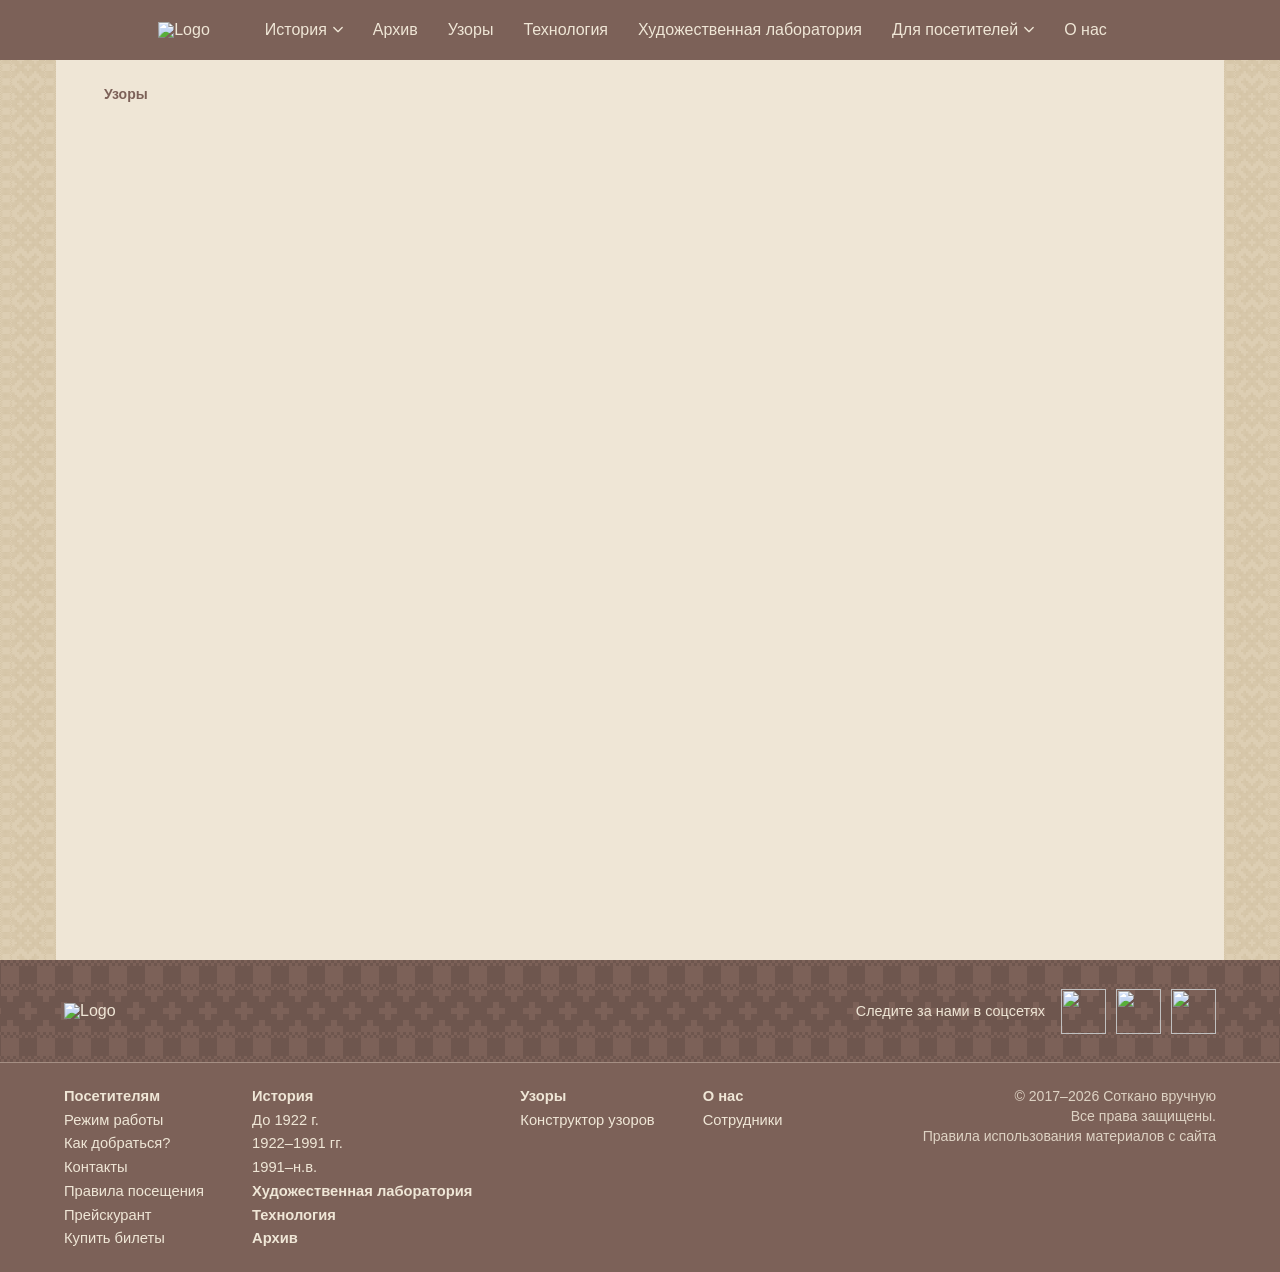
==== patterns.html @ 4513542c "Add responsive navigation and breadcrumb functionality - Implement mobile-friendly burger menu with " ====
<!DOCTYPE html>
<html lang="ru">
<head>
    <meta charset="UTF-8">
    <meta name="viewport" content="width=device-width, initial-scale=1.0">
    <title>Виртуальный музей Череповецкого узорного ткачества</title>
    <link rel="icon" href="./icons/Logo.svg">
    <link rel="stylesheet" href="./styles.css">
</head>
<body>
    <header class="header">
        <nav class="header-menu">
            <a href="/" class="header-logo">
                <img
                    src="./images/Logo.svg"
                    alt="Logo"
                    class="header-logo-image"
                    width="168"
                    height="60"
                >
            </a>

            <button class="burger" id="burgerBtn" type="button" aria-expanded="false" aria-controls="headerMenuList" aria-label="Открыть меню">
                <span></span><span></span><span></span>
            </button>

            <ul class="header-menu-list" id="headerMenuList">
                <li class="header-menu-item has-dropdown">
                    <a href="history.html" class="header-menu-link" aria-haspopup="true" aria-expanded="false" aria-controls="dd-history">
                        История
                        <svg class="chev" aria-hidden="true" viewBox="0 0 12 8" fill="none"><path d="M1 1l5 5 5-5" stroke="currentColor" stroke-width="1.6" stroke-linecap="round" stroke-linejoin="round"/></svg>
                    </a>
                    <ul class="drop-down-menu" id="dd-history">
                        <li><a href="#" class="header-menu-link">До 1992 г.</a></li>
                        <li><a href="#" class="header-menu-link">1922-1991 гг.</a></li>
                        <li><a href="#" class="header-menu-link">1922- н.в.</a></li>
                    </ul>
                </li>
                <li class="header-menu-item">
                    <a href="archive.html" class="header-menu-link">Архив</a>
                </li>
                <li class="header-menu-item">
                    <a href="patterns.html" class="header-menu-link">Узоры</a>
                </li>
                <li class="header-menu-item">
                    <a href="technology.html" class="header-menu-link">Технология</a>
                </li>
                <li class="header-menu-item">
                    <a href="art_laboratory.html" class="header-menu-link">Художественная лаборатория</a>
                </li>
                <li class="header-menu-item has-dropdown">
                    <a href="for_visitors.html" class="header-menu-link" aria-haspopup="true" aria-expanded="false" aria-controls="dd-visitors">
                        Для посетителей
                        <svg class="chev" aria-hidden="true" viewBox="0 0 12 8" fill="none"><path d="M1 1l5 5 5-5" stroke="currentColor" stroke-width="1.6" stroke-linecap="round" stroke-linejoin="round"/></svg>
                    </a>
                    <ul class="drop-down-menu" id="dd-visitors">
                        <li><a href="#" class="header-menu-link">Режим работы</a></li>
                        <li><a href="#" class="header-menu-link">Как добраться?</a></li>
                        <li><a href="#" class="header-menu-link">Контакты</a></li>
                        <li><a href="#" class="header-menu-link">Правила посещения</a></li>
                        <li><a href="#" class="header-menu-link">Прейскурант</a></li>
                        <li><a href="#" class="header-menu-link">Купить билеты</a></li>
                    </ul>
                </li>
                <li class="header-menu-item">
                    <a href="about_us.html" class="header-menu-link">О нас</a>
                </li>
            </ul>
        </nav>
    </header>

    <div class="nav-overlay" id="navOverlay"></div>

    <main>
        <div class="content_box">
            <div class="content_box">
    <nav class="breadcrumbs" id="breadcrumbs"
         aria-label="Хлебные крошки">
    </nav>

    <!-- Остальное содержимое страницы -->
</div>
        </div>
    </main>

    <footer class="footer">
        <div class="footer-inner">
            <a href="/" class="header-logo">
            <img
                src="./images/Logo.svg"
                alt="Logo"
                width="168"
                height="60"
                loading="lazy"
            >
            </a>
            <div class="social_media">
                <span>Следите за нами в соцсетях</span>
                <a href="https://t.me/sotkano35" class="social-icon" target="_blank" aria-label="Telegram">
                <img
                    src="./icons/TG.svg"
                    alt=""
                    width="45"
                    height="45"
                    loading="lazy"
                >
                </a>
                <a href="https://vk.com/so_tkano" class="social-icon" target="_blank" aria-label="ВКонтакте">
                <img
                    src="./icons/VK.svg"
                    alt=""
                    width="45"
                    height="45"
                    loading="lazy"
                >
                </a>
                <a href="https://web.max.ru/join/ZP-BqmWJRjoI35gHtNaMyyftVI4tb3S01Lz1C1qqefo" class="social-icon" target="_blank" aria-label="Max">
                <img
                    src="./icons/Max.svg"
                    alt=""
                    width="45"
                    height="45"
                    loading="lazy"
                >
                </a>
            </div>
        </div>
        <div class="footer-line"></div>
        <div class="footer-main">
            <div class="footer-links">
                <div class="footer-main-column">
                        <a href="for_visitors.html" class="footer-title">Посетителям</a>
                        <a href="#">Режим работы</a>
                        <a href="#">Как добраться?</a>
                        <a href="#">Контакты</a>
                        <a href="#">Правила посещения</a>
                        <a href="#">Прейскурант</a>
                        <a href="#">Купить билеты</a>
                </div>
                <div class="footer-main-column split-column">
                    <div class="footer-main-column-history-row">
                        <a href="history.html" class="footer-title">История</a>
                        <a href="#">До 1922 г.</a>
                        <a href="#">1922–1991 гг.</a>
                        <a href="#">1991–н.в.</a>
                    </div>
                    <div class="footer-main-column-other-row">
                        <a href="art_laboratory.html" class="footer-title">Художественная лаборатория</a>
                        <a href="technology.html" class="footer-title">Технология</a>
                        <a href="archive.html" class="footer-title">Архив</a>
                    </div>
                </div>
                <div class="footer-main-column">
                    <a href="patterns.html" class="footer-title">Узоры</a>
                    <a href="#">Конструктор узоров</a>
                </div>
                <div class="footer-main-column">
                    <a href="about_us.html" class="footer-title">О нас</a>
                    <a href="#">Сотрудники</a>
                </div>
            </div>

            <div class="footer-legal">
                <p>© 2017–2026 Соткано вручную</p>
                <p>Все права защищены.</p>
                <a href="#">Правила использования материалов с сайта</a>
            </div>
        </div>
    </footer>

    <script src="./script.js" defer></script>
</body>
</html>
---- styles.css ----
@font-face{
    font-family: 'Montserrat';
    src: url('./fonts/Montserrat-Regular.woff2') format('woff2');
    font-weight: normal;
    font-style: normal;
    font-display: swap;
}

@font-face {
    font-family: 'BonaNova';
    src: url('./fonts/BonaNova-Regular.woff2') format('woff2');
    font-weight: normal;
    font-style: normal;
    font-display: swap;
}

@font-face {
    font-family: 'Inter';
    src: url('./fonts/Inter18pt-Regular.woff2') format('woff2');
    font-weight: normal;
    font-style: normal;
    font-display: swap;
}

html, body, div, span, applet, object, iframe,
h1, h2, h3, h4, h5, h6, p, blockquote, pre,
a, abbr, acronym, address, big, cite, code,
del, dfn, em, img, ins, kbd, q, s, samp,
small, strike, strong, sub, sup, tt, var,
b, u, i, center,
dl, dt, dd, ol, ul, li,
fieldset, form, label, legend,
table, caption, tbody, tfoot, thead, tr, th, td,
article, aside, canvas, details, embed, 
figure, figcaption, footer, header, hgroup, 
menu, nav, output, ruby, section, summary,
time, mark, audio, video {
	margin: 0;
	padding: 0;
	border: 0;
	font-size: 100%;
	font: inherit;
	vertical-align: baseline;
}
/* HTML5 display-role reset for older browsers */
article, aside, details, figcaption, figure, 
footer, header, hgroup, menu, nav, section {
	display: block;
}
body {
	line-height: 1;
}
ol, ul {
	list-style: none;
}
blockquote, q {
	quotes: none;
}
blockquote:before, blockquote:after,
q:before, q:after {
	content: '';
	content: none;
}
table {
	border-collapse: collapse;
	border-spacing: 0;
}

/* добавлено: без этого padding у бургера/кнопок будет увеличивать их реальный размер */
*, *::before, *::after {
    box-sizing: border-box;
}

body{
    background-color: #DDCEB3;
    background-image: url('./images/safespace.png');
    font-family: 'Inter', -apple-system, "Segoe UI", sans-serif;
}

a{
    color: #EFE6D6;
    text-decoration: none;
    transition-duration: .3s;
}

a:hover{
    color: #DDCEB3;
}

/* ===== Хедер ===== */

.header-menu{
    background-color: #7C6158;
    display: flex;
    justify-content: center;
    align-items: center;
    gap: 40px;
    height: 60px;
    padding: 0 24px;
    position: relative;
}

.header-menu-list{
    display: flex;
    flex-wrap: nowrap;
    align-items: center;
}

.header-menu-item{
    position: relative;
    flex-shrink: 0;
}

.header-menu-link{
    display: flex;
    align-items: center;
    gap: 6px;
    white-space: nowrap;
    transition: .3s;
    padding: 15px;
}

.header-menu-link .chev{
    width: 10px;
    height: 10px;
    flex-shrink: 0;
    transition: transform .2s ease;
}

.header-menu-item.is-open > .header-menu-link .chev{
    transform: rotate(180deg);
}

@media (min-width: 881px){
    .header-menu-item:hover > .header-menu-link .chev,
    .header-menu-item:focus-within > .header-menu-link .chev{
        transform: rotate(180deg);
    }
}

.header-menu-link.is-current{
    text-decoration: underline;
}

/* .is-open работает всегда (JS, клик по названию). :hover/:focus-within — только на десктопе:
   на мобильном фокус остаётся на ссылке после тапа и мешал бы списку закрываться вторым кликом */
.header-menu-item.is-open > .drop-down-menu{
    display: block;
}

@media (min-width: 881px){
    .header-menu-item:hover > .drop-down-menu,
    .header-menu-item:focus-within > .drop-down-menu{
        display: block;
    }
}

.drop-down-menu .header-menu-link:hover{
    background-color: #78584e;
}

.drop-down-menu{
    position: absolute;
    top: 100%;
    left: 0;
    min-width: 120px;
    background-color: #7C6158;
    display: none;
    padding-top: 6px;
    /* выше блока контента и боковых панелей, чтобы список не уходил под них */
    z-index: 40;
}

.drop-down-menu .header-menu-link{
    padding: 8px 14px;
}

/* Бургер-кнопка — на десктопе скрыта, появляется в медиа-запросе ниже */
.burger{
    display: none;
    width: 40px;
    height: 40px;
    padding: 0;
    border: none;
    background: transparent;
    cursor: pointer;
    flex-direction: column;
    align-items: center;
    justify-content: center;
    gap: 5px;
    flex-shrink: 0;
    position: relative;
    z-index: 55; /* выше панели (50) и подложки (45) — иначе после центрирования кнопка оказывается под выезжающим меню и по ней нельзя кликнуть */
}
.burger span{
    width: 22px;
    height: 2px;
    background-color: #EFE6D6;
    transition: transform .25s ease, opacity .2s ease;
}
.burger.is-open span:nth-child(1){ transform: translateY(7px) rotate(45deg); }
.burger.is-open span:nth-child(2){ opacity: 0; }
.burger.is-open span:nth-child(3){ transform: translateY(-7px) rotate(-45deg); }

/* Затемнение фона под выезжающей мобильной панелью */
.nav-overlay{
    display: none;
    position: fixed;
    inset: 0;
    background-color: rgba(0,0,0,0.4);
    opacity: 0;
    pointer-events: none;
    transition: opacity .25s ease;
    z-index: 45;
}
.nav-overlay.is-open{
    opacity: 1;
    pointer-events: auto;
}

.burger:focus-visible,
.header-menu-link:focus-visible{
    outline: 2px solid #EFE6D6;
    outline-offset: 2px;
}

/* ===== Мобильная версия хедера ===== */
@media (max-width: 880px){
    .burger{
        display: flex;
    }

    .header-menu-list{
        position: fixed;
        top: 0;
        right: 0;
        height: 100vh;
        width: min(86vw, 320px);
        flex-direction: column;
        align-items: stretch;
        background-color: #7C6158;
        padding: 80px 20px 24px;
        overflow-y: auto;
        transform: translateX(100%);
        transition: transform .3s ease;
        z-index: 50;
    }

    .header-menu-list.is-open{
        transform: translateX(0);
    }

    .header-menu-item{
        width: 100%;
        border-bottom: 1px solid rgba(239, 230, 214, 0.15);
    }

    /* на мобильном подменю раскрывается ниже ссылки, а не всплывает поверх */
    .drop-down-menu{
        position: static;
        width: 100%;
        padding-top: 0;
        padding-left: 12px;
        min-width: 0;
    }

    .nav-overlay{
        display: block;
    }
}

@media (prefers-reduced-motion: reduce){
    .burger span,
    .header-menu-list,
    .header-menu-link .chev,
    .nav-overlay{
        transition: none !important;
    }
}

/* ===== Контент и футер (без изменения дизайна, только чтобы не было горизонтального скролла) ===== */

.content_box{
    background-color: #EFE6D6;
    background-image: url('./images/content_box.png');
    background-repeat: no-repeat;
    background-size: cover;
    margin: 0 auto;
    width: 100%;
    max-width: 1200px;
    min-height: 100vh;
    padding: 0 24px;
}

.footer{
    /* высота полосы-орнамента: кратна 34 (1 клетка = 3px при 102px, 5px при 170px),
       иначе клетки получатся неровными */
    --ornament-h: 102px;

    color: #EFE6D6;
    background-color: #7C6158;
    /* орнамент из Figma повторяется по всей верхней грани футера */
    background-image: url('./images/footer-pattern.svg');
    background-repeat: repeat-x;
    background-position: center top;
    background-size: auto var(--ornament-h);
    display: flex;
    flex-direction: column;
    align-items: center;
    padding: 0 0 26px;
}

/* верхняя строка (лого + соцсети) ровно по высоте полосы — орнамент у неё «за спиной» */
.footer-inner{
    display: flex;
    align-items: center;
    flex-wrap: wrap;
    gap: 16px;
    min-height: var(--ornament-h);
    padding: 0 24px;
    width: 100%;
    max-width: 1200px;
    justify-content: space-between;
}

.social_media{
    display: flex;
    align-items: center;
    gap: 10px;
    font-size: 0.9rem;
}

.social_media span{
    margin-right: 6px;
    white-space: nowrap;
}

/* иконки соцсетей — отдельный класс, а не header-logo: это другой по смыслу элемент.
   без обёртки-кружка — используются готовые лого как есть, в исходном размере */
.social-icon{
    display: flex;
    align-items: center;
    justify-content: center;
    flex-shrink: 0;
    transition: opacity .2s ease;
}
.social-icon img{
    width: 45px;
    height: 45px;
}
.social-icon:hover{
    opacity: 0.8;
}

.footer-line{
    width: 100%;
    height: 1px;
    background-color: rgba(239, 230, 214, 0.35);
    margin: 0 auto;
}

.footer-main{
    display: flex;
    flex-wrap: wrap;
    justify-content: space-between;
    align-items: flex-start;
    gap: 32px;
    width: 100%;
    max-width: 1200px;
    padding: 26px 24px 0;
}

.footer-links{
    display: flex;
    flex-wrap: wrap;
    gap: 48px;
}

.footer-main-column{
    display: flex;
    flex-direction: column;
    align-items: flex-start;
    gap: 9px;
    min-width: 130px;
}

.footer-main-column a{
    font-size: 0.92rem;
}

/* жирные пункты-заголовки колонок (Посетителям, История, Узоры, О нас,
   а также Художественная лаборатория / Технология / Архив без своих подпунктов) */
.footer-title{
    font-weight: 700;
}

.split-column{
    gap: 9px; /* отступ между блоком «История» и «Художественная лаборатория» — как между остальными пунктами */
}

.footer-main-column-history-row,
.footer-main-column-other-row{
    display: flex;
    flex-direction: column;
    gap: 9px;
}

.footer-legal{
    display: flex;
    flex-direction: column;
    align-items: flex-end;
    text-align: right;
    gap: 6px;
    margin-left: auto;
    font-size: 0.88rem;
    opacity: 0.85;
    white-space: nowrap;
}

.footer-legal p{
    margin: 0;
}

@media (max-width: 880px){
    .footer-main{
        flex-direction: column;
        gap: 28px;
    }

    .footer-legal{
        align-items: flex-start;
        text-align: left;
        margin-left: 0;
        white-space: normal;
    }
}

/* на узких экранах лого и соцсети не помещаются в одну строку — встают друг под другом,
   а полоса орнамента становится выше (клетка 5px), чтобы обе строки лежали на ней */
@media (max-width: 640px){
    .footer{
        --ornament-h: 170px;
    }

    .footer-inner{
        flex-direction: column;
        justify-content: center;
        gap: 8px;
    }

    .social_media{
        flex-wrap: wrap;
        justify-content: center;
        row-gap: 6px;
    }

    .social_media span{
        width: 100%;
        margin: 0;
        text-align: center;
    }
}

@media (max-width: 560px){
    .footer-links{
        flex-direction: column;
        gap: 24px;
    }
}

/* ===== Хлебные крошки ===== */

.breadcrumbs {
    display: flex;
    flex-wrap: wrap;
    align-items: center;
    gap: 10px;
    padding-top: 24px;
    font-family: 'Inter', sans-serif;
    font-size: 14px;
    line-height: 1.5;
}

.breadcrumbs a {
    color: #7C6158;
    transition: color 0.3s ease;
}

.breadcrumbs a:hover {
    color: #A18472;
}

.breadcrumbs-separator {
    color: #7C6158;
    opacity: 0.6;
}

.breadcrumbs-current {
    color: #7C6158;
    font-weight: 600;
}

@media (max-width: 560px) {
    .breadcrumbs {
        gap: 6px;
        font-size: 12px;
    }
}

/* ===== Боковые панели с узором + адаптивный блок контента ===== */

/* <main> — сетка из трёх колонок: [панель] [контент] [панель].
   Панели занимают всё свободное место до краёв экрана и растягиваются/сжимаются вместе с окном,
   узор внутри масштабируется под их ширину. Когда окно уже 1200px + 2 минимальные панели,
   сжимается уже сам блок контента, а панели остаются минимальной ширины. */
main{
    --content-max: 1200px;  /* максимальная ширина блока контента */
    --side-min: 56px;       /* минимальная ширина панели */
    --side-w: max(var(--side-min), calc((100% - var(--content-max)) / 2));

    display: grid;
    grid-template-columns: var(--side-w) minmax(0, 1fr) var(--side-w);
}

main > .content_box{
    grid-column: 2;
    grid-row: 1;
    min-width: 0;
}

main::before,
main::after{
    content: '';
    grid-row: 1;
    background-image: url('./images/side-pattern.svg');
    background-repeat: repeat;
    /* узор по ширине панели; на очень широких экранах клетка не больше, чем при 360px,
       а лишнее место добирается повтором узора */
    background-size: min(100%, 360px) auto;
    background-position: right top;  /* целый узор у контейнера, обрезка — у края экрана */
    opacity: .5;                     /* полупрозрачность как в Figma (сам SVG непрозрачный) */
    pointer-events: none;
}

main::before{ grid-column: 1; }
main::after{ grid-column: 3; transform: scaleX(-1); } /* справа зеркально */

/* на узких экранах (там же включается бургер) панели убираем, контент на всю ширину */
@media (max-width: 880px){
    main{
        grid-template-columns: minmax(0, 1fr);
    }

    main > .content_box{
        grid-column: 1;
    }

    main::before,
    main::after{
        display: none;
    }
}
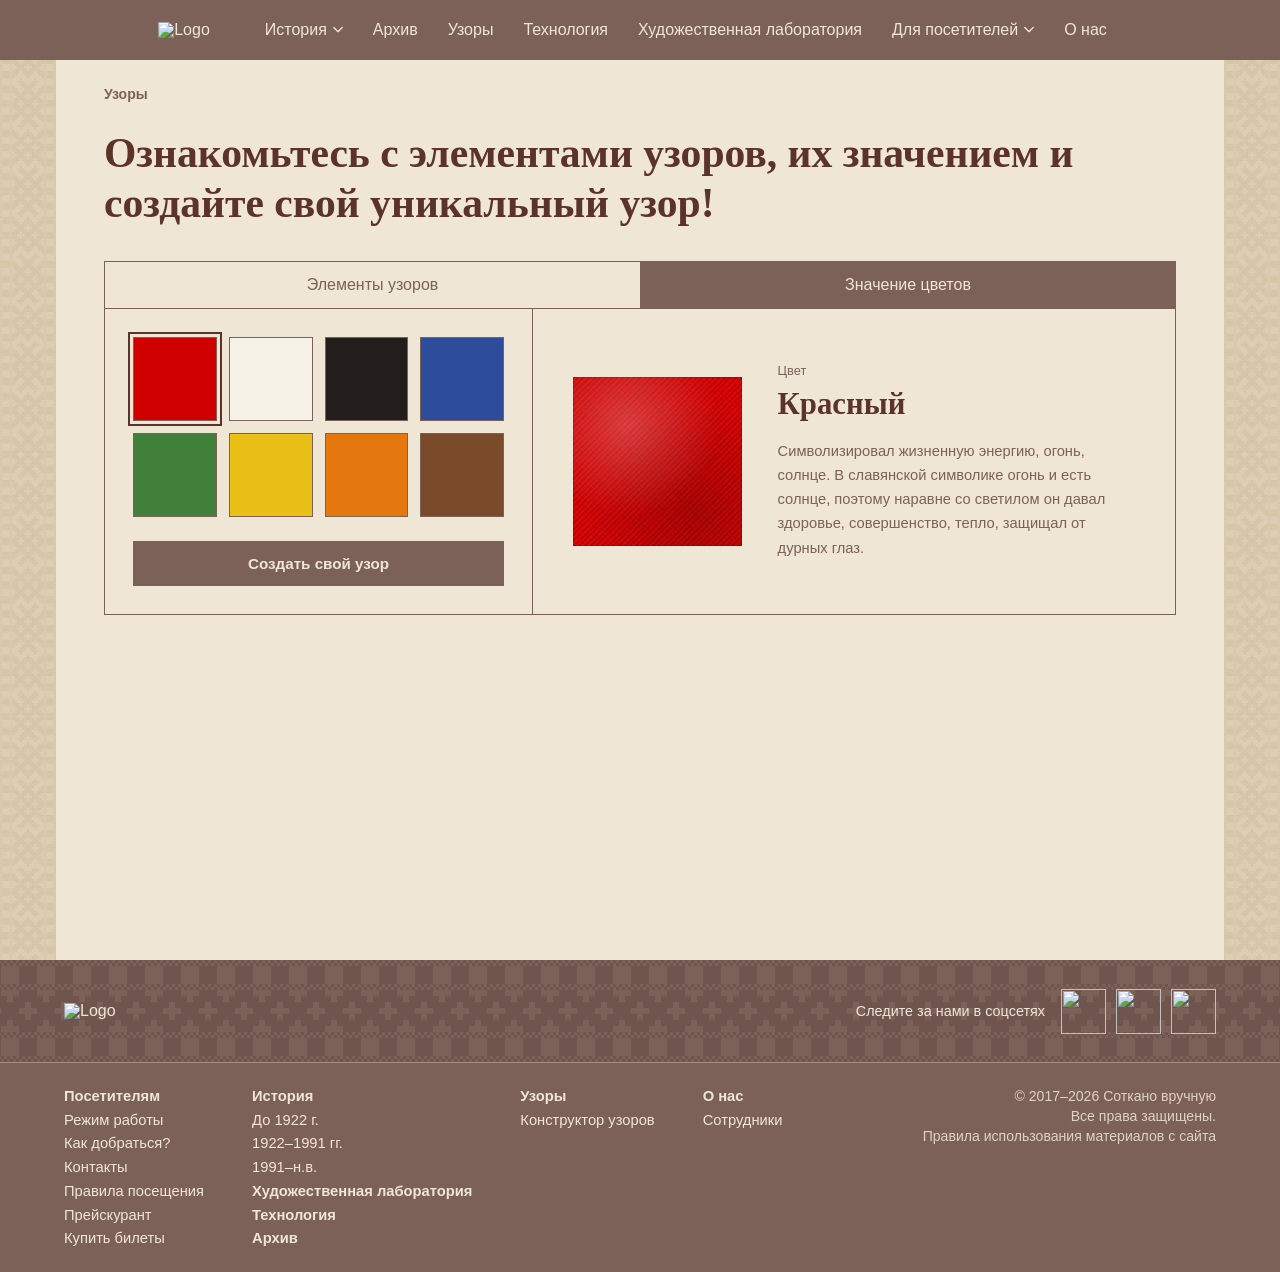
==== commit ac667a2c: "Полностью реализована страница с узорами" ====
--- a/patterns.html
+++ b/patterns.html
@@ -3,7 +3,7 @@
 <head>
     <meta charset="UTF-8">
     <meta name="viewport" content="width=device-width, initial-scale=1.0">
-    <title>Виртуальный музей Череповецкого узорного ткачества</title>
+    <title>Узоры — Виртуальный музей Череповецкого узорного ткачества</title>
     <link rel="icon" href="./icons/Logo.svg">
     <link rel="stylesheet" href="./styles.css">
 </head>
@@ -74,12 +74,47 @@
     <main>
         <div class="content_box">
             <div class="content_box">
-    <nav class="breadcrumbs" id="breadcrumbs"
-         aria-label="Хлебные крошки">
-    </nav>
-
-    <!-- Остальное содержимое страницы -->
-</div>
+                <nav class="breadcrumbs" id="breadcrumbs" aria-label="Хлебные крошки">
+                </nav>
+
+                <section class="patterns-explorer" id="patternsExplorer" data-initial-tab="colors" aria-labelledby="patternsExplorerHeading">
+                    <h2 class="patterns-explorer__heading" id="patternsExplorerHeading">Ознакомьтесь с элементами узоров, их значением и создайте свой уникальный узор!</h2>
+
+                    <div class="patterns-explorer__table">
+                        <div class="patterns-explorer__tabs" role="tablist" aria-label="Что рассмотреть">
+                            <button class="patterns-explorer__tab" type="button" role="tab" id="patternsTabPatterns" data-tab="patterns" aria-selected="false" aria-controls="patternsPanel">Элементы узоров</button>
+                            <button class="patterns-explorer__tab" type="button" role="tab" id="patternsTabColors" data-tab="colors" aria-selected="false" aria-controls="patternsPanel">Значение цветов</button>
+                        </div>
+
+                        <div class="patterns-explorer__body" id="patternsPanel" role="tabpanel">
+                            <!-- слева: кнопки с узорами или цветами (создаются скриптом из данных в patterns-explorer.js) -->
+                            <div class="patterns-explorer__choices">
+                                <div class="patterns-explorer__grid" role="group"></div>
+                                <a class="patterns-explorer__create" href="#">Создать свой узор</a>
+                            </div>
+
+                            <!-- справа: информация о выбранном элементе -->
+                            <div class="patterns-explorer__info" aria-live="polite">
+                                <div class="patterns-explorer__swatch"></div>
+                                <div class="patterns-explorer__text">
+                                    <p class="patterns-explorer__kind"></p>
+                                    <h3 class="patterns-explorer__name"></h3>
+                                    <p class="patterns-explorer__desc"></p>
+                                </div>
+                            </div>
+                        </div>
+                    </div>
+
+                    <!-- под таблицей: разновидности выбранного узора (заполняется скриптом, пока скрыто) -->
+                    <div class="patterns-varieties" hidden>
+                        <div class="patterns-varieties__head">
+                            <h3 class="patterns-varieties__title">Разновидности элемента</h3>
+                            <p class="patterns-varieties__count"></p>
+                        </div>
+                        <ul class="patterns-varieties__list"></ul>
+                    </div>
+                </section>
+            </div>
         </div>
     </main>
 
@@ -169,5 +204,6 @@
     </footer>
 
     <script src="./script.js" defer></script>
+    <script src="./patterns-explorer.js" defer></script>
 </body>
 </html>
--- a/styles.css
+++ b/styles.css
@@ -559,4 +559,562 @@
     main::after{
         display: none;
     }
+}
+
+/* ===== 3D-модель ткацкого станка ===== */
+
+.model-viewer{
+    padding: 24px 0 40px;
+}
+
+.model-viewer__title{
+    margin: 0 0 16px;
+    font-family: 'BonaNova', 'Inter', serif;
+    font-size: 2rem;
+    line-height: 1.2;
+    color: #7C6158;
+}
+
+.model-viewer__stage{
+    position: relative;
+    width: 100%;
+    height: clamp(360px, 72vh, 760px);
+    overflow: hidden;
+    border: 1px solid rgba(124, 97, 88, 0.35);
+    border-radius: 12px;
+    background:
+        radial-gradient(ellipse at 50% 42%, rgba(255, 255, 255, 0.55) 0%, rgba(239, 230, 214, 0) 70%),
+        rgba(221, 206, 179, 0.35);
+}
+
+.model-viewer__canvas{
+    position: absolute;
+    inset: 0;
+    width: 100%;
+    height: 100%;
+    display: block;
+    touch-action: none;          /* жесты (вращение, щипок) обрабатывает сам просмотрщик */
+    cursor: grab;
+    outline: none;
+}
+.model-viewer__canvas.is-dragging{ cursor: grabbing; }
+.model-viewer__canvas.is-over-model{ cursor: pointer; }
+.model-viewer__canvas:focus-visible{ box-shadow: inset 0 0 0 2px rgba(124, 97, 88, 0.55); }
+
+.model-viewer__status{
+    position: absolute;
+    inset: 0;
+    margin: 0;
+    padding: 24px;
+    display: flex;
+    align-items: center;
+    justify-content: center;
+    text-align: center;
+    color: #7C6158;
+    pointer-events: none;
+    transition: opacity .3s ease;
+}
+.model-viewer__status.is-hidden{ opacity: 0; }
+
+.model-viewer__hint{
+    position: absolute;
+    left: 50%;
+    bottom: 14px;
+    transform: translateX(-50%);
+    margin: 0;
+    max-width: calc(100% - 28px);
+    padding: 7px 16px;
+    border-radius: 999px;
+    background-color: rgba(124, 97, 88, 0.88);
+    color: #EFE6D6;
+    font-size: 0.82rem;
+    line-height: 1.4;
+    text-align: center;
+    pointer-events: none;
+    transition: opacity .6s ease;
+}
+.model-viewer__hint.is-hidden{ opacity: 0; }
+
+/* карточка с информацией: справа на широких экранах, снизу на узких */
+.model-info{
+    position: absolute;
+    top: 16px;
+    right: 16px;
+    bottom: 16px;
+    width: min(340px, 42%);
+    padding: 22px 22px 20px;
+    overflow-y: auto;
+    border: 1px solid rgba(124, 97, 88, 0.45);
+    border-radius: 10px;
+    background-color: rgba(239, 230, 214, 0.96);
+    color: #5B463F;
+    font-size: 0.92rem;
+    line-height: 1.55;
+    opacity: 0;
+    visibility: hidden;
+    transform: translateX(14px);
+    transition: opacity .3s ease, transform .3s ease, visibility 0s linear .3s;
+}
+.model-info.is-open{
+    opacity: 1;
+    visibility: visible;
+    transform: none;
+    transition: opacity .3s ease, transform .3s ease, visibility 0s;
+}
+
+.model-info__title{
+    margin: 0 28px 10px 0;
+    font-family: 'BonaNova', 'Inter', serif;
+    font-size: 1.35rem;
+    line-height: 1.25;
+    color: #7C6158;
+}
+.model-info h4{
+    margin: 16px 0 6px;
+    font-size: 0.95rem;
+    font-weight: 700;
+    color: #7C6158;
+}
+.model-info p{ margin: 0 0 8px; }
+.model-info ol{
+    margin: 0 0 8px;
+    padding-left: 1.2em;
+    list-style: decimal;
+}
+.model-info li{ margin-bottom: 4px; }
+
+.model-info__close{
+    position: absolute;
+    top: 10px;
+    right: 10px;
+    width: 32px;
+    height: 32px;
+    padding: 0;
+    border: none;
+    border-radius: 50%;
+    background: transparent;
+    color: #7C6158;
+    font: inherit;
+    font-size: 1.5rem;
+    line-height: 1;
+    cursor: pointer;
+    transition: background-color .2s ease;
+}
+.model-info__close:hover{ background-color: rgba(124, 97, 88, 0.15); }
+.model-info__close:focus-visible{ outline: 2px solid #7C6158; outline-offset: 1px; }
+
+@media (max-width: 720px){
+    .model-viewer__title{ font-size: 1.6rem; }
+
+    .model-info{
+        top: auto;
+        left: 12px;
+        right: 12px;
+        bottom: 12px;
+        width: auto;
+        max-height: 58%;
+        transform: translateY(14px);
+    }
+
+    .model-viewer__hint{
+        bottom: 10px;
+        max-width: calc(100% - 20px);
+        border-radius: 16px;
+    }
+}
+
+@media (prefers-reduced-motion: reduce){
+    .model-info,
+    .model-info.is-open,
+    .model-viewer__hint,
+    .model-viewer__status{ transition: none; }
+}
+
+/* ===== Страница «Узоры»: таблица «Элементы узоров / Значение цветов» ===== */
+
+.patterns-explorer{
+    padding: 24px 0 56px;
+}
+
+.patterns-explorer__heading{
+    margin: 0 0 32px;
+    font-family: 'BonaNova', 'Inter', serif;
+    font-weight: 700;
+    font-size: clamp(1.6rem, 3.4vw, 2.6rem);
+    line-height: 1.2;
+    color: #5C3329;
+}
+
+.patterns-explorer__table{
+    border: 1px solid #7C6158;
+}
+
+/* --- вкладки --- */
+.patterns-explorer__tabs{
+    display: grid;
+    grid-template-columns: 1fr 1fr;
+    border-bottom: 1px solid #7C6158;
+}
+
+.patterns-explorer__tab{
+    appearance: none;
+    margin: 0;
+    padding: 12px 16px;
+    border: none;
+    background-color: transparent;
+    color: #7C6158;
+    font: inherit;
+    font-size: 1rem;
+    line-height: 1.4;
+    text-align: center;
+    cursor: pointer;
+    transition: background-color .2s ease, color .2s ease;
+}
+.patterns-explorer__tab + .patterns-explorer__tab{
+    border-left: 1px solid #7C6158;
+}
+.patterns-explorer__tab:hover{
+    background-color: rgba(124, 97, 88, 0.12);
+}
+.patterns-explorer__tab[aria-selected="true"]{
+    background-color: #7C6158;
+    color: #EFE6D6;
+}
+.patterns-explorer__tab:focus-visible{
+    outline: 2px solid #5C3329;
+    outline-offset: -4px;
+}
+.patterns-explorer__tab[aria-selected="true"]:focus-visible{
+    outline-color: #EFE6D6;
+}
+
+/* --- тело таблицы: слева выбор, справа описание --- */
+.patterns-explorer__body{
+    display: grid;
+    grid-template-columns: minmax(300px, 40%) 1fr;
+}
+
+.patterns-explorer__choices{
+    display: flex;
+    flex-direction: column;
+    justify-content: space-between;
+    gap: 24px;
+    padding: 28px;
+    border-right: 1px solid #7C6158;
+}
+
+.patterns-explorer__grid{
+    display: grid;
+    grid-template-columns: repeat(4, 1fr);
+    gap: 12px;
+}
+
+.patterns-explorer__item{
+    appearance: none;
+    position: relative;
+    display: flex;
+    align-items: center;
+    justify-content: center;
+    aspect-ratio: 1;
+    margin: 0;
+    padding: 14%;
+    border: 1px solid #7C6158;
+    background-color: #F4ECDD;
+    color: #7C6158;
+    cursor: pointer;
+    transition: background-color .2s ease, color .2s ease, transform .2s ease, box-shadow .2s ease;
+}
+.patterns-explorer__item svg{
+    display: block;
+    width: 100%;
+    height: 100%;
+}
+.patterns-explorer__item:hover{
+    transform: translateY(-2px);
+    box-shadow: 0 4px 10px rgba(92, 51, 41, 0.18);
+}
+.patterns-explorer__item:focus-visible{
+    outline: 2px solid #5C3329;
+    outline-offset: 2px;
+}
+/* кнопка-цвет: вся закрашена своим цветом */
+.patterns-explorer__item--color{
+    padding: 0;
+    background-color: var(--swatch);
+}
+/* выбранная кнопка: рамка вокруг (у узоров ещё и инверсия цветов) */
+.patterns-explorer__item.is-selected{
+    outline: 2px solid #5C3329;
+    outline-offset: 3px;
+}
+.patterns-explorer__item:not(.patterns-explorer__item--color).is-selected{
+    background-color: #7C6158;
+    color: #EFE6D6;
+}
+
+.patterns-explorer__create{
+    display: block;
+    padding: 12px 16px;
+    background-color: #7C6158;
+    color: #EFE6D6;
+    font-size: 0.95rem;
+    font-weight: 600;
+    line-height: 1.4;
+    text-align: center;
+    transition: background-color .2s ease, color .2s ease;
+}
+.patterns-explorer__create:hover{
+    background-color: #6A5047;
+    color: #EFE6D6;
+}
+.patterns-explorer__create:focus-visible{
+    outline: 2px solid #5C3329;
+    outline-offset: 2px;
+}
+
+/* --- правая ячейка: образец + текст --- */
+.patterns-explorer__info{
+    display: flex;
+    align-items: center;
+    gap: 36px;
+    padding: 32px 40px;
+}
+
+.patterns-explorer__swatch{
+    flex: 0 0 clamp(120px, 30%, 210px);
+    aspect-ratio: 1;
+}
+/* образец цвета: переливающаяся шерстяная ткань */
+.patterns-explorer__swatch--color{
+    background-color: var(--swatch);
+    background-image:
+        radial-gradient(circle at 32% 28%, rgba(255, 255, 255, 0.22), rgba(255, 255, 255, 0) 55%),
+        radial-gradient(circle at 72% 82%, rgba(0, 0, 0, 0.2), rgba(0, 0, 0, 0) 60%),
+        repeating-linear-gradient(45deg, rgba(0, 0, 0, 0.05) 0 2px, rgba(0, 0, 0, 0) 2px 4px),
+        repeating-linear-gradient(-45deg, rgba(255, 255, 255, 0.05) 0 2px, rgba(255, 255, 255, 0) 2px 4px);
+    box-shadow: inset 0 0 0 1px rgba(0, 0, 0, 0.14);
+}
+/* образец узора: мотив крупно на светлом фоне */
+.patterns-explorer__swatch--pattern{
+    position: relative;
+    border: 1px solid #7C6158;
+    background-color: #F4ECDD;
+    color: #7C6158;
+}
+.patterns-explorer__swatch--pattern svg{
+    position: absolute;
+    top: 12%;
+    left: 12%;
+    width: 76%;
+    height: 76%;
+}
+
+.patterns-explorer__text{
+    min-width: 0;
+}
+.patterns-explorer__kind{
+    margin: 0 0 6px;
+    font-size: 0.8rem;
+    line-height: 1.3;
+    color: #7C6158;
+}
+.patterns-explorer__name{
+    margin: 0 0 16px;
+    font-family: 'BonaNova', 'Inter', serif;
+    font-weight: 700;
+    font-size: clamp(1.5rem, 2.4vw, 2rem);
+    line-height: 1.2;
+    color: #5C3329;
+}
+.patterns-explorer__desc{
+    margin: 0;
+    max-width: 34em;
+    font-size: 0.92rem;
+    line-height: 1.65;
+    color: #7C6158;
+}
+
+.patterns-explorer__info.is-changing{
+    animation: patternsExplorerFade .3s ease;
+}
+@keyframes patternsExplorerFade{
+    from{ opacity: 0; transform: translateY(4px); }
+    to{ opacity: 1; transform: none; }
+}
+
+@media (max-width: 760px){
+    .patterns-explorer__body{
+        grid-template-columns: 1fr;
+    }
+    .patterns-explorer__choices{
+        padding: 20px;
+        border-right: none;
+        border-bottom: 1px solid #7C6158;
+    }
+    .patterns-explorer__info{
+        padding: 24px 20px;
+        gap: 20px;
+    }
+    .patterns-explorer__heading{
+        margin-bottom: 20px;
+    }
+}
+
+@media (max-width: 520px){
+    .patterns-explorer__tab{
+        padding: 10px 8px;
+        font-size: 0.88rem;
+    }
+    .patterns-explorer__info{
+        flex-direction: column;
+        align-items: flex-start;
+    }
+    .patterns-explorer__swatch{
+        flex: none;
+        width: 150px;
+    }
+}
+
+@media (prefers-reduced-motion: reduce){
+    .patterns-explorer__item,
+    .patterns-explorer__tab,
+    .patterns-explorer__create{ transition: none; }
+    .patterns-explorer__info.is-changing{ animation: none; }
+    .patterns-explorer__item:hover{ transform: none; }
+}
+
+/* --- разновидности выбранного узора (под таблицей) --- */
+.patterns-varieties{
+    margin-top: 56px;
+}
+.patterns-varieties[hidden]{
+    display: none;
+}
+
+.patterns-varieties__head{
+    display: flex;
+    align-items: flex-start;
+    justify-content: space-between;
+    gap: 16px;
+    padding-bottom: 10px;
+    margin-bottom: 36px;
+    border-bottom: 1px solid #7C6158;
+}
+.patterns-varieties__title{
+    margin: 0;
+    font-family: 'BonaNova', 'Inter', serif;
+    font-weight: 700;
+    font-size: clamp(1.5rem, 2.8vw, 2.1rem);
+    line-height: 1.2;
+    color: #5C3329;
+}
+.patterns-varieties__count{
+    margin: 4px 0 0;
+    flex-shrink: 0;
+    font-size: 0.75rem;
+    line-height: 1.3;
+    color: #7C6158;
+}
+
+.patterns-varieties__list{
+    display: flex;
+    flex-direction: column;
+    gap: 32px;
+    margin: 0;
+    padding: 0;
+    list-style: none;
+}
+
+.patterns-variety{
+    display: grid;
+    grid-template-columns: minmax(150px, 23%) 1fr;
+    border: 1px solid #5C3329;
+}
+.patterns-variety--reverse{
+    grid-template-columns: 1fr minmax(150px, 23%);
+}
+
+.patterns-variety__art{
+    display: flex;
+    align-items: center;
+    justify-content: center;
+    padding: 22px;
+    border-right: 1px solid #5C3329;
+    color: #7C6158;
+}
+.patterns-variety--reverse .patterns-variety__art{
+    order: 2;
+    border-right: none;
+    border-left: 1px solid #5C3329;
+}
+.patterns-variety__art svg,
+.patterns-variety__art img{
+    display: block;
+    width: 100%;
+    max-width: 140px;
+    height: auto;
+}
+
+.patterns-variety__body{
+    display: flex;
+    flex-direction: column;
+    justify-content: center;
+    padding: 26px 32px;
+}
+.patterns-variety__name{
+    margin: 0 0 14px;
+    font-family: 'BonaNova', 'Inter', serif;
+    font-weight: 700;
+    font-size: clamp(1.3rem, 2.2vw, 1.6rem);
+    line-height: 1.2;
+    color: #5C3329;
+}
+.patterns-variety__text{
+    margin: 0;
+    max-width: 52em;
+    font-size: 0.88rem;
+    line-height: 1.65;
+    color: #7C6158;
+}
+
+.patterns-varieties.is-changing .patterns-variety{
+    animation: patternsExplorerFade .35s ease both;
+}
+.patterns-varieties.is-changing .patterns-variety:nth-child(2){ animation-delay: .06s; }
+.patterns-varieties.is-changing .patterns-variety:nth-child(3){ animation-delay: .12s; }
+
+@media (max-width: 640px){
+    .patterns-varieties{
+        margin-top: 40px;
+    }
+    .patterns-varieties__head{
+        margin-bottom: 24px;
+    }
+    .patterns-varieties__list{
+        gap: 20px;
+    }
+    /* на узких экранах рисунок всегда сверху, текст под ним */
+    .patterns-variety,
+    .patterns-variety--reverse{
+        grid-template-columns: 1fr;
+    }
+    .patterns-variety__art,
+    .patterns-variety--reverse .patterns-variety__art{
+        order: 0;
+        padding: 18px;
+        border-left: none;
+        border-right: none;
+        border-bottom: 1px solid #5C3329;
+    }
+    .patterns-variety__art svg,
+    .patterns-variety__art img{
+        max-width: 110px;
+    }
+    .patterns-variety__body{
+        padding: 20px;
+    }
+}
+
+@media (prefers-reduced-motion: reduce){
+    .patterns-varieties.is-changing .patterns-variety{ animation: none; }
 }
